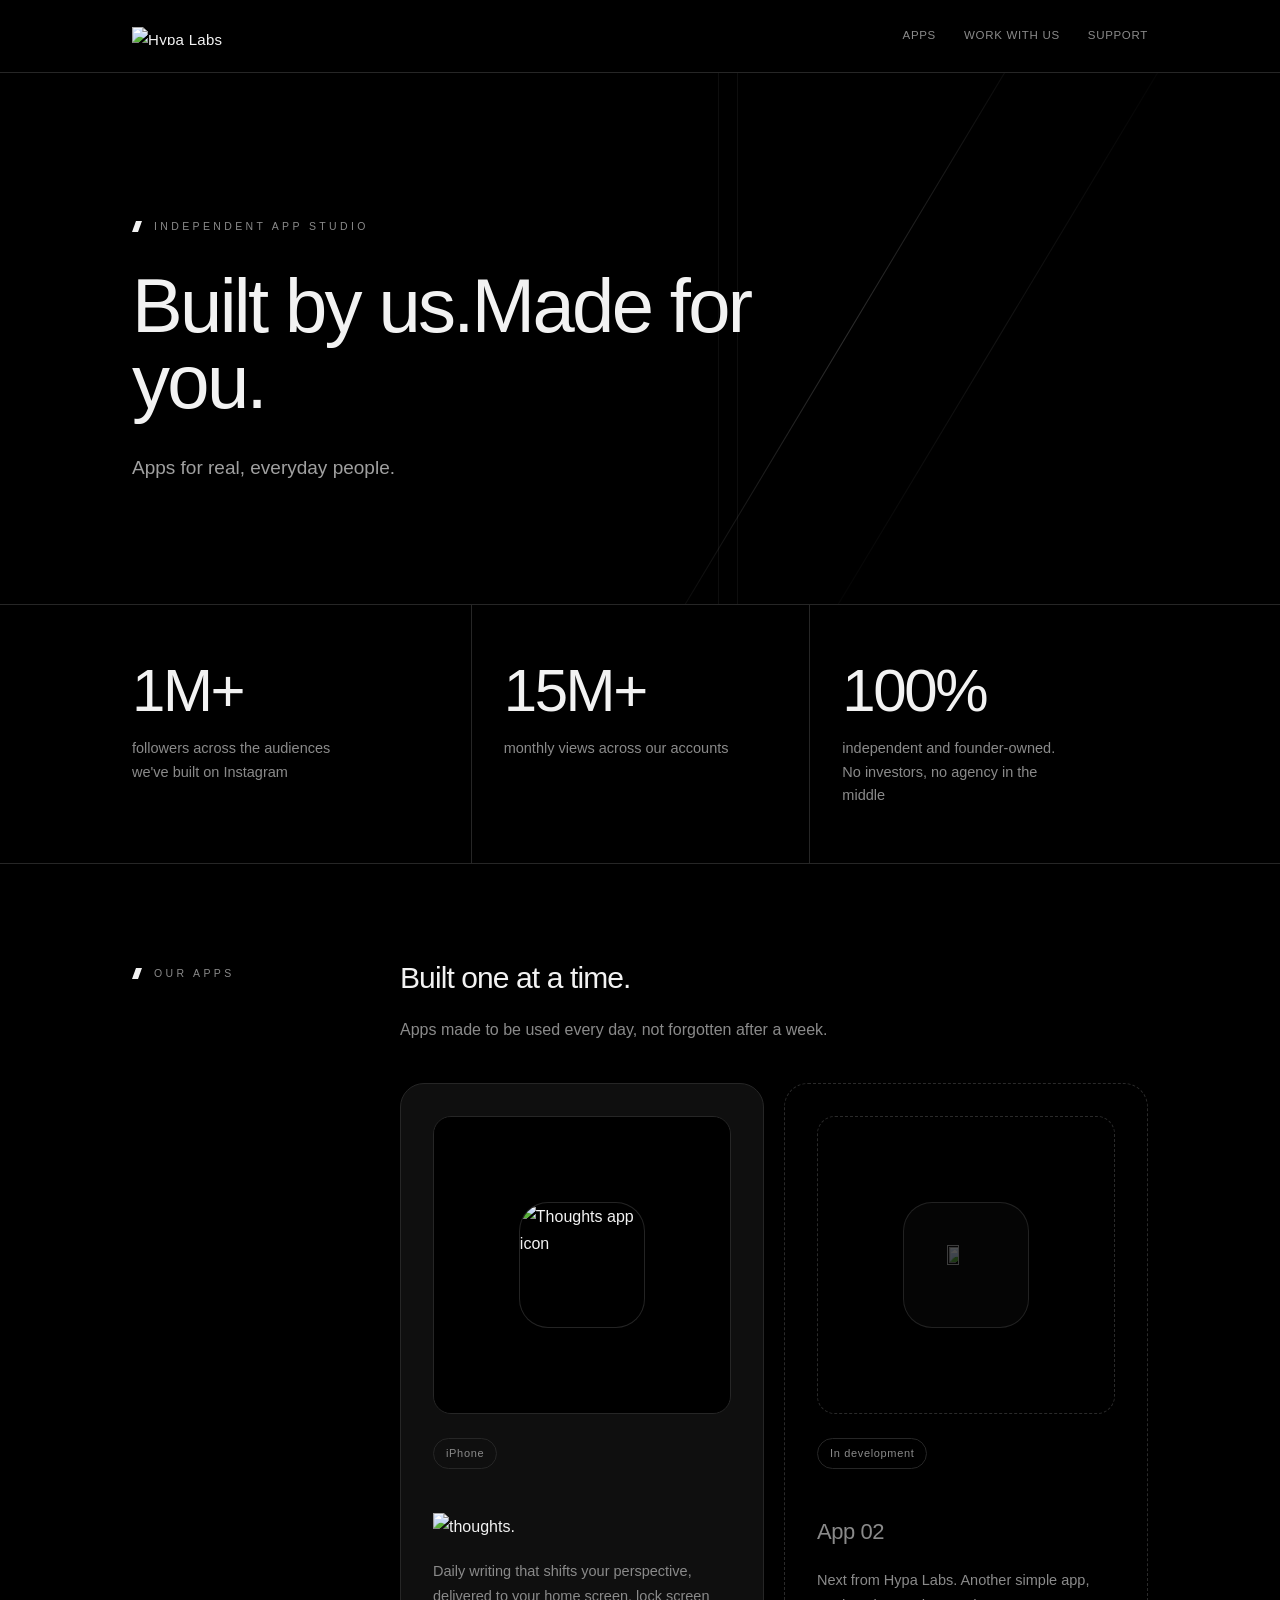
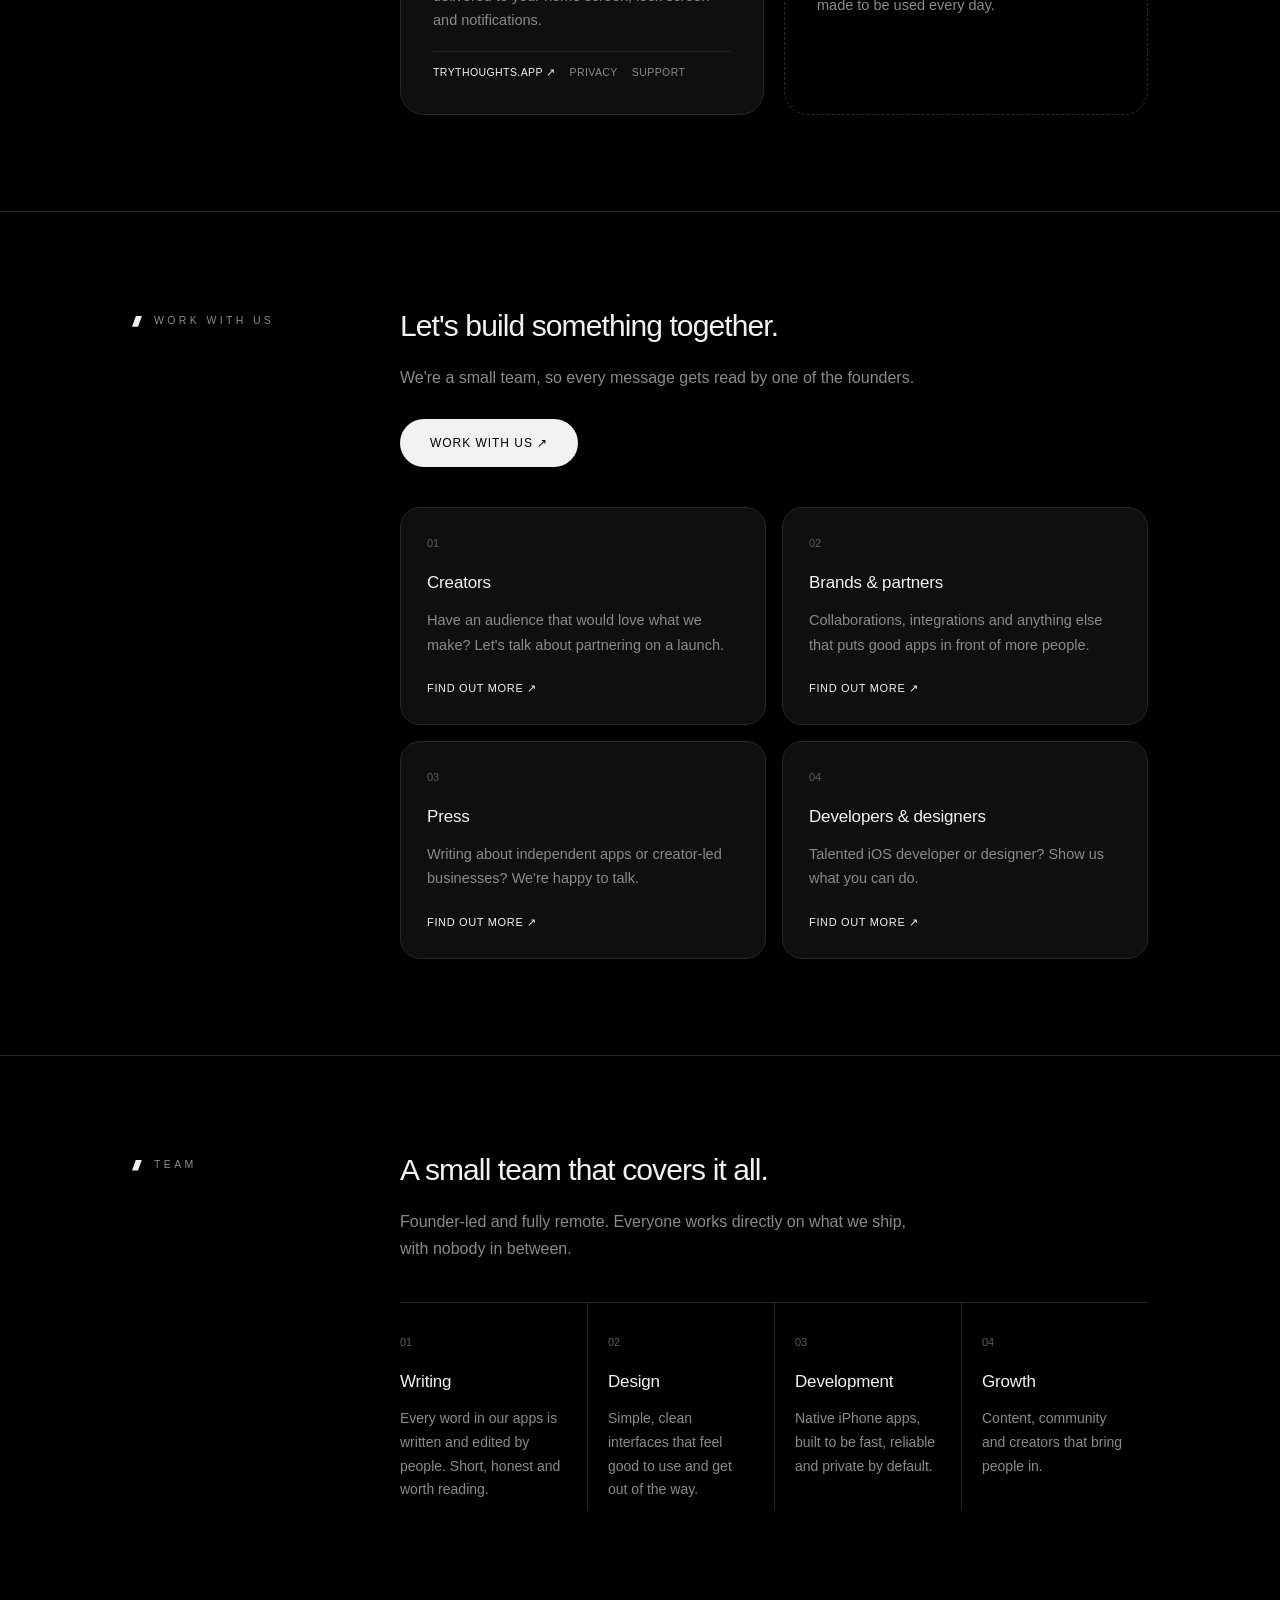
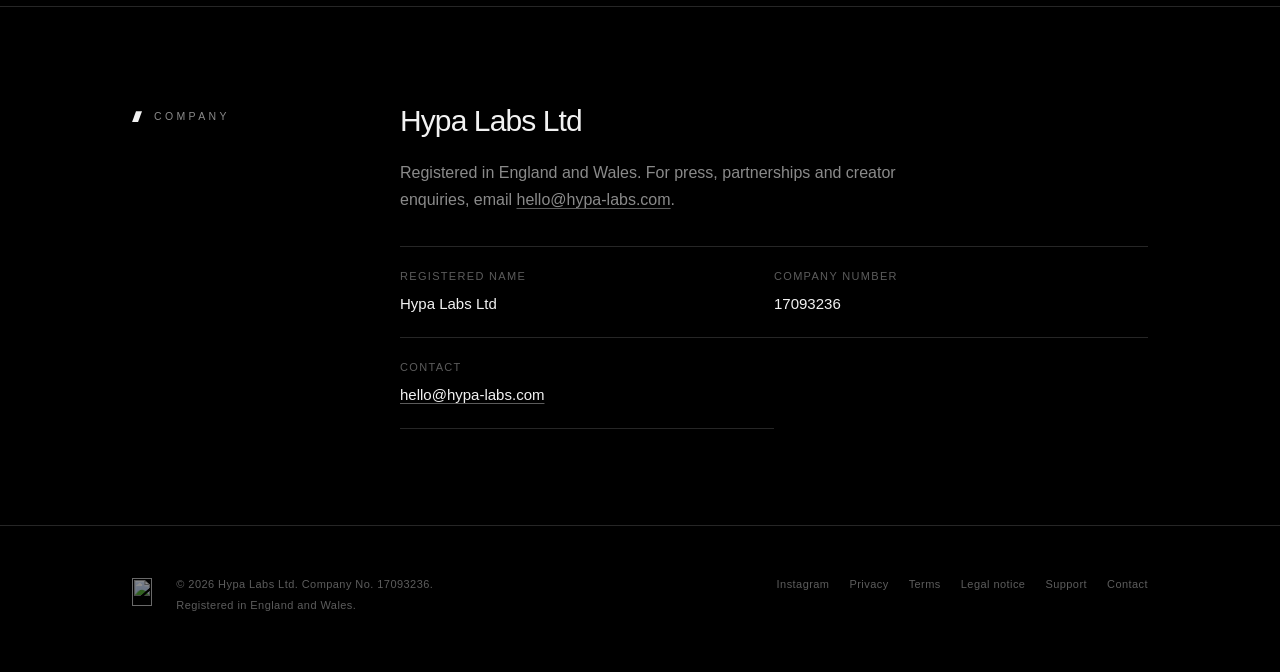
==== index.html @ 0470b1cd "Add site root files" ====
<!DOCTYPE html>
<html lang="en-GB">
<head>
<meta charset="UTF-8">
<meta name="viewport" content="width=device-width, initial-scale=1.0">
<title>Hypa Labs · Independent app studio</title>
<meta name="description" content="Hypa Labs is an independent app studio building focused iPhone apps for audiences we've already earned. Makers of Thoughts.">
<link rel="icon" href="favicon.ico" sizes="any">
<link rel="apple-touch-icon" href="apple-touch-icon.png">
<meta name="theme-color" content="#000000">
<link rel="canonical" href="https://www.hypa-labs.com/">
<meta property="og:type" content="website">
<meta property="og:site_name" content="Hypa Labs">
<meta property="og:title" content="Hypa Labs · Independent app studio">
<meta property="og:description" content="Hypa Labs is an independent app studio building focused iPhone apps for audiences we've already earned. Makers of Thoughts.">
<meta property="og:url" content="https://www.hypa-labs.com/">
<meta property="og:image" content="https://www.hypa-labs.com/assets/og-image.png">
<meta name="twitter:card" content="summary_large_image">
<link rel="preload" href="assets/fonts/archivo-var.woff2" as="font" type="font/woff2" crossorigin>
<link rel="stylesheet" href="styles.css">
</head>
<body>

<header class="site-header">
  <div class="wrap">
    <a class="logo" href="./" aria-label="Hypa Labs home"><img src="assets/hypa-labs-wordmark.png" alt="Hypa Labs" width="1093" height="110"></a>
    <nav class="nav">
      <a href="#apps">Apps</a>
      <a href="#work-with-us" class="hide-sm">Work with us</a>
      <a href="thoughts/support/">Support</a>
    </nav>
  </div>
</header>

<main>
  <section class="hero hero--geo">
    <img class="hero-h" src="assets/hypa-labs-mark.png" alt="" width="187" height="199">
    <span class="hero-line hero-line--a" aria-hidden="true"></span>
    <span class="hero-line hero-line--b" aria-hidden="true"></span>
    <div class="wrap">
      <span class="label hero-in" style="--d:0ms">Independent app studio</span>
      <h1><span class="line"><span class="hero-in" style="--d:120ms">Built by us.</span></span><span class="line"><span class="hero-in" style="--d:260ms">Made for you.</span></span></h1>
      <p class="hero-in" style="--d:440ms">Apps for real, everyday people.</p>
    </div>
  </section>

  <section class="stats" aria-label="In numbers">
    <div class="wrap stats-grid">
      <div class="stat reveal">
        <div class="stat-num" data-count="1" data-suffix="M+">1M+</div>
        <div class="stat-label">followers across the audiences we've built on Instagram</div>
      </div>
      <div class="stat reveal">
        <div class="stat-num" data-count="15" data-suffix="M+">15M+</div>
        <div class="stat-label">monthly views across our accounts</div>
      </div>
      <div class="stat reveal">
        <div class="stat-num" data-count="100" data-suffix="%">100%</div>
        <div class="stat-label">independent and founder-owned. No investors, no agency in the middle</div>
      </div>
    </div>
  </section>

  <section class="section" id="apps">
    <div class="wrap section-grid">
      <div><span class="label reveal">Our apps</span></div>
      <div>
        <h2 class="reveal">Built one at a time.</h2>
        <p class="reveal" style="--d:80ms">Apps made to be used every day, not forgotten after a week.</p>
        <div class="app-grid">
          <article class="reveal app-card">
            <div class="app-visual app-visual--thoughts">
              <img class="app-visual-icon" src="assets/thoughts-icon.png" alt="Thoughts app icon" width="512" height="512">
            </div>
            <div class="app-card-top"><span class="status">iPhone</span></div>
            <img class="app-card-wordmark" src="assets/thoughts-wordmark.png" alt="thoughts." width="655" height="123">
            <p>Daily writing that shifts your perspective, delivered to your home screen, lock screen and notifications.</p>
            <div class="app-card-links">
              <a href="https://trythoughts.app">trythoughts.app <span aria-hidden="true">↗</span></a>
              <a href="privacy/">Privacy</a>
              <a href="thoughts/support/">Support</a>
            </div>
          </article>
          <article class="reveal app-card app-card--next">
            <div class="app-visual app-visual--next">
              <div class="app-visual-icon placeholder"><img src="assets/hypa-labs-mark.png" alt="" width="187" height="199"></div>
            </div>
            <div class="app-card-top"><span class="status">In development</span></div>
            <div class="app-card-title">App 02</div>
            <p>Next from Hypa Labs. Another simple app, made to be used every day.</p>
          </article>
        </div>
      </div>
    </div>
  </section>

  <section class="section" id="work-with-us">
    <div class="wrap section-grid">
      <div><span class="label reveal">Work with us</span></div>
      <div>
        <h2 class="reveal">Let's build something together.</h2>
        <p class="reveal" style="--d:80ms">We're a small team, so every message gets read by one of the founders.</p>
        <a class="btn work-btn" href="https://fuschia-channel-2fb.notion.site/Work-with-Hypa-Labs-3f4b34193f0181e5a8f2e9f58fdb87f9" target="_blank" rel="noopener">Work with us <span aria-hidden="true">↗</span></a>
        <div class="work-grid">
          <a class="reveal work-tile" href="https://fuschia-channel-2fb.notion.site/Creators-3f4b34193f0181ee82b7e1021daa3af2" target="_blank" rel="noopener">
            <span class="work-num">01</span>
            <h3>Creators</h3>
            <p>Have an audience that would love what we make? Let's talk about partnering on a launch.</p>
            <span class="work-cta">Find out more <span aria-hidden="true">↗</span></span>
          </a>
          <a class="reveal work-tile" href="https://fuschia-channel-2fb.notion.site/Brands-partners-3f4b34193f01817f8416c034dd9e35c0" target="_blank" rel="noopener">
            <span class="work-num">02</span>
            <h3>Brands &amp; partners</h3>
            <p>Collaborations, integrations and anything else that puts good apps in front of more people.</p>
            <span class="work-cta">Find out more <span aria-hidden="true">↗</span></span>
          </a>
          <a class="reveal work-tile" href="https://fuschia-channel-2fb.notion.site/Press-3f4b34193f0181ef8c80f56f40909d6c" target="_blank" rel="noopener">
            <span class="work-num">03</span>
            <h3>Press</h3>
            <p>Writing about independent apps or creator-led businesses? We're happy to talk.</p>
            <span class="work-cta">Find out more <span aria-hidden="true">↗</span></span>
          </a>
          <a class="reveal work-tile" href="https://fuschia-channel-2fb.notion.site/Developers-designers-3f4b34193f0181498673f7de148fa76a" target="_blank" rel="noopener">
            <span class="work-num">04</span>
            <h3>Developers &amp; designers</h3>
            <p>Talented iOS developer or designer? Show us what you can do.</p>
            <span class="work-cta">Find out more <span aria-hidden="true">↗</span></span>
          </a>
        </div>
      </div>
    </div>
  </section>

  <section class="section" id="team">
    <div class="wrap section-grid">
      <div><span class="label reveal">Team</span></div>
      <div>
        <h2 class="reveal">A small team that covers it all.</h2>
        <p class="reveal" style="--d:80ms">Founder-led and fully remote. Everyone works directly on what we ship, with nobody in between.</p>
        <div class="team-grid">
          <div class="reveal team-tile">
            <span class="work-num">01</span>
            <h3>Writing</h3>
            <p>Every word in our apps is written and edited by people. Short, honest and worth reading.</p>
          </div>
          <div class="reveal team-tile">
            <span class="work-num">02</span>
            <h3>Design</h3>
            <p>Simple, clean interfaces that feel good to use and get out of the way.</p>
          </div>
          <div class="reveal team-tile">
            <span class="work-num">03</span>
            <h3>Development</h3>
            <p>Native iPhone apps, built to be fast, reliable and private by default.</p>
          </div>
          <div class="reveal team-tile">
            <span class="work-num">04</span>
            <h3>Growth</h3>
            <p>Content, community and creators that bring people in.</p>
          </div>
        </div>
      </div>
    </div>
  </section>

  <section class="section" id="company">
    <div class="wrap section-grid">
      <div><span class="label reveal">Company</span></div>
      <div>
        <h2 class="reveal">Hypa Labs Ltd</h2>
        <p class="reveal" style="--d:80ms">Registered in England and Wales. For press, partnerships and creator enquiries, email <a href="mailto:hello@hypa-labs.com">hello@hypa-labs.com</a>.</p>
        <dl class="details" style="margin-top:32px;">
          <div><dt>Registered name</dt><dd>Hypa Labs Ltd</dd></div>
          <div><dt>Company number</dt><dd>17093236</dd></div>
          <div><dt>Contact</dt><dd><a href="mailto:hello@hypa-labs.com">hello@hypa-labs.com</a></dd></div>
        </dl>
      </div>
    </div>
  </section>
</main>

<footer class="site-footer">
  <div class="wrap">
    <div class="footer-brand"><img src="assets/hypa-labs-mark.png" alt="" width="187" height="199"><p>© 2026 Hypa Labs Ltd. Company No. 17093236.<br>Registered in England and Wales.</p></div>
    <nav>
      <a href="https://www.instagram.com/phonethoughts/">Instagram</a>
      <a href="privacy/">Privacy</a>
      <a href="terms/">Terms</a>
      <a href="legal-notice/">Legal notice</a>
      <a href="thoughts/support/">Support</a>
      <a href="mailto:hello@hypa-labs.com">Contact</a>
    </nav>
  </div>
</footer>

<script src="assets/main.js" defer></script>
</body>
</html>
---- styles.css ----
@font-face {
  font-family: 'Archivo'; src: url('assets/fonts/archivo-var.woff2') format('woff2');
  font-weight: 100 900; font-stretch: 62% 125%; font-style: normal; font-display: swap;
}
@font-face { font-family: 'DM Mono'; src: url('assets/fonts/dm-mono-300.woff2') format('woff2'); font-weight: 300; font-display: swap; }
@font-face { font-family: 'DM Mono'; src: url('assets/fonts/dm-mono-400.woff2') format('woff2'); font-weight: 400; font-display: swap; }

*, *::before, *::after { box-sizing: border-box; margin: 0; padding: 0; }

:root {
  --bg: #000000;
  --surface: #0f0f0f;
  --line: #262626;
  --text: #f2f2f2;
  --muted: #8a8a8a;
  --dim: #5c5c5c;
  --mono: 'Archivo', -apple-system, BlinkMacSystemFont, 'Helvetica Neue', Arial, sans-serif;
  --tmono: 'DM Mono', ui-monospace, 'SF Mono', Menlo, monospace;
  --sans: 'Archivo', -apple-system, BlinkMacSystemFont, 'Helvetica Neue', Arial, sans-serif;
  --max: 1080px;
  --read: 680px;
}

html { -webkit-text-size-adjust: 100%; }
body {
  background: var(--bg);
  color: var(--text);
  font-family: var(--sans);
  font-weight: 300;
  font-size: 16px;
  line-height: 1.7;
  -webkit-font-smoothing: antialiased;
}

a { color: inherit; text-decoration: underline; text-decoration-color: var(--dim); text-underline-offset: 3px; }
a:hover { text-decoration-color: var(--text); }

.wrap { max-width: var(--max); margin: 0 auto; padding: 0 32px; }

/* HEADER */
.site-header { border-bottom: 1px solid var(--line); }
.site-header .wrap {
  display: flex; align-items: center; justify-content: space-between;
  height: 72px; gap: 24px;
}
.logo {
  font-family: var(--mono); font-weight: 400; font-size: 15px;
  letter-spacing: 0.02em; text-decoration: none;
}
.nav { display: flex; gap: 28px; }
.nav a {
  font-family: var(--mono); font-size: 12px; color: var(--muted);
  text-decoration: none; letter-spacing: 0.04em;
}
.nav a:hover, .nav a[aria-current="page"] { color: var(--text); }

/* LABELS */
.label {
  font-family: var(--mono); font-size: 11px; font-weight: 400;
  letter-spacing: 0.18em; text-transform: uppercase; color: var(--muted);
}

/* HOME HERO */
.hero { padding: 140px 0 120px; border-bottom: 1px solid var(--line); }
.hero h1 {
  font-family: var(--mono); font-weight: 300;
  font-size: clamp(40px, 7vw, 84px); line-height: 1.02;
  letter-spacing: -0.03em; margin: 28px 0 32px; max-width: 14ch;
}
.hero p { font-size: 19px; color: var(--muted); max-width: 46ch; }

/* SECTIONS */
.section { padding: 96px 0; border-bottom: 1px solid var(--line); }
.section-grid { display: grid; grid-template-columns: 220px 1fr; gap: 48px; }
.section h2 {
  font-family: var(--mono); font-weight: 300; font-size: 32px;
  letter-spacing: -0.02em; line-height: 1.2; margin-bottom: 20px;
}
.section p { color: var(--muted); max-width: 58ch; }
.section p + p { margin-top: 16px; }

/* PRODUCT CARD */
.product {
  border: 1px solid var(--line); background: var(--surface);
  padding: 40px; margin-top: 40px;
  display: grid; grid-template-columns: 1fr auto; gap: 32px; align-items: end;
}
.product-mark {
  font-family: var(--mono); font-weight: 300; font-size: 44px;
  letter-spacing: -0.02em; line-height: 1; margin-bottom: 18px;
}
.product-tag { font-family: var(--mono); font-size: 13px; color: var(--text); margin-bottom: 10px; }
.product p { font-size: 15px; }
.product-links { display: flex; flex-direction: column; gap: 10px; align-items: flex-end; }
.product-links a {
  font-family: var(--mono); font-size: 12px; color: var(--muted);
  white-space: nowrap; letter-spacing: 0.03em;
}
.status {
  display: inline-block; font-family: var(--mono); font-size: 11px;
  border: 1px solid var(--line); padding: 5px 10px; margin-bottom: 18px;
  color: var(--muted); letter-spacing: 0.06em;
}

/* COMPANY DETAILS */
.details { display: grid; grid-template-columns: 1fr 1fr; gap: 0; border-top: 1px solid var(--line); margin-top: 8px; }
.details div { padding: 20px 0; border-bottom: 1px solid var(--line); }
.details div:nth-child(odd) { padding-right: 24px; }
.details dt { font-family: var(--mono); font-size: 11px; color: var(--dim); letter-spacing: 0.12em; text-transform: uppercase; margin-bottom: 6px; }
.details dd { font-size: 15px; color: var(--text); }

/* LEGAL / DOC PAGES */
.doc { padding: 96px 0 120px; }
.doc-head { max-width: var(--read); margin-bottom: 64px; }
.doc-head h1 {
  font-family: var(--mono); font-weight: 300; font-size: clamp(32px, 5vw, 48px);
  letter-spacing: -0.02em; line-height: 1.1; margin: 20px 0 16px;
}
.doc-head .meta { font-family: var(--mono); font-size: 12px; color: var(--dim); }
.doc-head p.lede { color: var(--muted); font-size: 17px; margin-top: 24px; }

.prose { max-width: var(--read); }
.prose h2 {
  font-family: var(--mono); font-weight: 400; font-size: 18px;
  letter-spacing: -0.01em; margin: 56px 0 16px; padding-top: 24px;
  border-top: 1px solid var(--line);
}
.prose h3 { font-family: var(--mono); font-weight: 400; font-size: 14px; margin: 28px 0 8px; }
.prose p, .prose li { color: #c4c4c4; font-size: 15.5px; }
.prose p { margin-bottom: 14px; }
.prose ul { margin: 0 0 16px 0; padding-left: 20px; }
.prose li { margin-bottom: 8px; }
.prose li::marker { color: var(--dim); }
.prose strong { color: var(--text); font-weight: 500; }

.table { width: 100%; border-collapse: collapse; margin: 8px 0 20px; font-size: 14px; }
.table th {
  text-align: left; font-family: var(--mono); font-weight: 400; font-size: 11px;
  letter-spacing: 0.12em; text-transform: uppercase; color: var(--dim);
  padding: 10px 16px 10px 0; border-bottom: 1px solid var(--line);
}
.table td { padding: 14px 16px 14px 0; border-bottom: 1px solid var(--line); color: #c4c4c4; vertical-align: top; line-height: 1.6; }
.table td:first-child { color: var(--text); white-space: nowrap; }

.callout {
  border: 1px solid var(--line); background: var(--surface);
  padding: 24px 26px; margin: 24px 0;
}
.callout p:last-child { margin-bottom: 0; }

/* FAQ */
.faq details { border-bottom: 1px solid var(--line); }
.faq details:first-of-type { border-top: 1px solid var(--line); }
.faq summary {
  list-style: none; cursor: pointer; padding: 22px 32px 22px 0; position: relative;
  font-family: var(--mono); font-size: 15px; font-weight: 400; color: var(--text);
}
.faq summary::-webkit-details-marker { display: none; }
.faq summary::after {
  content: "+"; position: absolute; right: 4px; top: 20px;
  font-family: var(--mono); color: var(--muted); font-size: 18px;
}
.faq details[open] summary::after { content: "–"; }
.faq .answer { padding: 0 0 24px; }
.faq .answer p, .faq .answer li { color: #c4c4c4; font-size: 15px; }
.faq .answer p { margin-bottom: 12px; }
.faq .answer ol, .faq .answer ul { padding-left: 20px; margin-bottom: 12px; }
.faq .answer li { margin-bottom: 6px; }

.contact-block {
  border: 1px solid var(--line); background: var(--surface);
  padding: 36px; margin-bottom: 64px; max-width: var(--read);
}
.contact-block .email {
  font-family: var(--mono); font-size: clamp(18px, 3vw, 24px); font-weight: 300;
  display: inline-block; margin: 14px 0 12px; text-decoration: none;
}
.contact-block p { color: var(--muted); font-size: 15px; }

/* FOOTER */
.site-footer { padding: 48px 0 56px; }
.site-footer .wrap { display: flex; justify-content: space-between; gap: 32px; flex-wrap: wrap; }
.site-footer p, .site-footer a { font-family: var(--mono); font-size: 11.5px; color: var(--dim); line-height: 1.9; letter-spacing: 0.02em; }
.site-footer nav { display: flex; gap: 20px; flex-wrap: wrap; }
.site-footer a { text-decoration: none; }
.site-footer a:hover { color: var(--text); }

/* PHONE */
@media (max-width: 760px) {
  .wrap { padding: 0 20px; }
  .site-header .wrap { height: 64px; }
  .nav { gap: 18px; }
  .hero { padding: 88px 0 72px; }
  .hero p { font-size: 17px; }
  .section { padding: 64px 0; }
  .section-grid { grid-template-columns: 1fr; gap: 20px; }
  .product { grid-template-columns: 1fr; padding: 28px 24px; }
  .product-links { align-items: flex-start; }
  .details { grid-template-columns: 1fr; }
  .details div:nth-child(odd) { padding-right: 0; }
  .doc { padding: 64px 0 88px; }
  .doc-head { margin-bottom: 40px; }
  .table td:first-child { white-space: normal; }
  .contact-block { padding: 26px 22px; }
}
@media (max-width: 420px) {
  .nav a.hide-sm { display: none; }
}

/* LOGO */
.logo { display: inline-flex; align-items: center; }
.logo img { height: 18px; width: auto; display: block; }
.footer-brand { display: flex; gap: 18px; align-items: flex-start; }
.footer-brand img { height: 28px; width: auto; margin-top: 4px; opacity: 0.55; }

/* HERO MARK */
.hero .wrap { position: relative; }
.hero-mark {
  position: absolute; right: 32px; top: 50%; transform: translateY(-50%);
  width: clamp(140px, 18vw, 220px); height: auto; opacity: 0.9;
}
@media (max-width: 900px) {
  .hero-mark { position: static; transform: none; width: 64px; margin-bottom: 36px; display: block; }
}
@media (max-width: 760px) {
  .logo img { height: 15px; }
}

/* HERO (v2) */
.hero h1 { max-width: 15ch; }

/* STATS */
.stats { border-bottom: 1px solid var(--line); }
.stats-grid { display: grid; grid-template-columns: repeat(3, 1fr); }
.stat { padding: 56px 32px 56px 0; }
.stat + .stat { border-left: 1px solid var(--line); padding-left: 32px; }
.stat-num { font-family: var(--mono); font-weight: 300; font-size: clamp(40px, 5vw, 60px); letter-spacing: -0.03em; line-height: 1; margin-bottom: 16px; }
.stat-label { color: var(--muted); font-size: 14.5px; max-width: 28ch; line-height: 1.6; }

/* SHOWCASE */
.showcase-grid { display: grid; grid-template-columns: 1fr 1fr; gap: 64px; align-items: center; }
.showcase-copy .product-mark { font-size: clamp(48px, 6vw, 72px); margin: 4px 0 20px; }
.showcase-copy h2 { font-size: 22px; margin-bottom: 16px; }
.feature-list { list-style: none; margin: 32px 0 40px; border-top: 1px solid var(--line); }
.feature-list li { display: flex; gap: 20px; padding: 14px 0; border-bottom: 1px solid var(--line); font-size: 15px; color: #c4c4c4; }
.feature-list li span { font-family: var(--mono); font-size: 11px; color: var(--dim); padding-top: 3px; }
.showcase-links { display: flex; gap: 28px; align-items: center; }
.btn {
  display: inline-block; background: var(--text); color: #000; text-decoration: none;
  font-family: var(--mono); font-size: 13px; font-weight: 400; padding: 14px 26px; border-radius: 999px;
}
.btn:hover { background: #fff; }
.text-link { font-family: var(--mono); font-size: 13px; color: var(--muted); }

.showcase-visual { position: relative; display: flex; justify-content: center; padding: 20px 0 40px; }
.showcase-visual::before {
  content: ""; position: absolute; inset: 10% 5%;
  background: radial-gradient(closest-side, rgba(255,255,255,0.09), transparent);
  pointer-events: none;
}
.phone {
  position: relative; width: 300px; aspect-ratio: 300 / 620;
  border-radius: 48px; padding: 10px; background: #1c1c1c;
  box-shadow: 0 0 0 1px #2e2e2e, 0 40px 80px rgba(0,0,0,0.6);
}
.phone-screen {
  height: 100%; border-radius: 39px; background: #000; overflow: hidden;
  display: flex; flex-direction: column; padding: 14px 22px 16px;
  font-family: var(--mono);
}
.ph-status { display: flex; justify-content: space-between; align-items: center; font-size: 11px; color: #ddd; margin-bottom: 26px; }
.ph-island { width: 86px; height: 24px; background: #111; border-radius: 20px; }
.ph-top { display: flex; justify-content: space-between; align-items: flex-start; }
.ph-greet { font-size: 15px; color: #f2f2f2; }
.ph-date { font-size: 10px; color: #808080; margin-top: 4px; }
.ph-pill { font-size: 9.5px; color: #808080; background: #1a1a1a; border-radius: 999px; padding: 4px 9px; }
.ph-thought { flex: 1; display: flex; flex-direction: column; justify-content: center; gap: 10px; }
.ph-thought p { font-size: 12.5px; font-weight: 300; line-height: 1.6; color: #f2f2f2; }
.ph-actions { display: flex; justify-content: center; gap: 28px; font-size: 10px; color: #808080; margin-bottom: 14px; }
.ph-swipe { text-align: center; font-size: 9px; color: #5c5c5c; margin-bottom: 16px; }
.ph-tabs { display: flex; justify-content: space-around; border-top: 1px solid #222; padding-top: 12px; font-size: 9.5px; color: #5c5c5c; }
.ph-tabs .on { color: #f2f2f2; }

.widget {
  position: absolute; left: 0; bottom: 0; width: 168px; height: 168px;
  background: rgba(26,26,26,0.92); backdrop-filter: blur(12px); -webkit-backdrop-filter: blur(12px);
  border: 1px solid #2e2e2e; border-radius: 28px; padding: 18px;
  display: flex; flex-direction: column; justify-content: space-between;
  box-shadow: 0 24px 48px rgba(0,0,0,0.6);
}
.widget-text { font-family: var(--mono); font-weight: 300; font-size: 12px; line-height: 1.55; color: #f2f2f2; }
.widget-mark { font-family: var(--mono); font-weight: 300; font-size: 13px; color: #808080; }

/* PRINCIPLES */
.principles { display: grid; grid-template-columns: repeat(3, 1fr); gap: 32px; margin-top: 40px; }
.principle { border-top: 1px solid var(--line); padding-top: 20px; }
.principle-num { font-family: var(--mono); font-size: 11px; color: var(--dim); }
.principle h3 { font-family: var(--mono); font-weight: 400; font-size: 15px; margin: 14px 0 10px; }
.section .principle p { font-size: 14.5px; }

/* FOUNDERS */
.founders { display: grid; grid-template-columns: 1fr 1fr; gap: 24px; margin-top: 40px; }
.founder { border: 1px solid var(--line); background: var(--surface); padding: 28px; }
.founder-name { font-family: var(--mono); font-size: 18px; font-weight: 300; }
.founder-role { font-family: var(--mono); font-size: 11px; color: var(--dim); letter-spacing: 0.06em; margin: 6px 0 16px; text-transform: uppercase; }
.section .founder p { font-size: 14.5px; }

@media (max-width: 900px) {
  .showcase-grid { grid-template-columns: 1fr; gap: 48px; }
  .showcase-visual { justify-content: flex-end; }
  .principles { grid-template-columns: 1fr; gap: 0; }
  .principle { padding: 20px 0 8px; }
}
@media (max-width: 760px) {
  .stats-grid { grid-template-columns: 1fr; }
  .stat { padding: 32px 0; }
  .stat + .stat { border-left: none; border-top: 1px solid var(--line); padding-left: 0; }
  .founders { grid-template-columns: 1fr; }
  .phone { width: 250px; }
  .widget { width: 140px; height: 140px; border-radius: 24px; padding: 15px; }
  .widget-text { font-size: 10.5px; }
  .ph-thought p { font-size: 11px; }
}

/* v3: design background */
.hero {
  position: relative; overflow: hidden;
  background:
    linear-gradient(90deg, #000 0%, #000 30%, rgba(0,0,0,0.55) 62%, rgba(0,0,0,0.15) 100%),
    linear-gradient(0deg, #000 0%, rgba(0,0,0,0) 30%),
    none;
}
.hero .wrap { position: relative; z-index: 1; }
.hero p { color: #a0a0a0; }
.status-block { display: table; margin-top: 22px; }

.phone-screen {
  background: #000 none;
  padding: 14px 18px 0;
}
.ph-status { margin-bottom: 18px; }
.ph-bat { width: 20px; height: 9px; border: 1px solid #bbb; border-radius: 3px; }
.ph-top { display: flex; justify-content: space-between; align-items: center; font-size: 8.5px; color: #9a9a9a; letter-spacing: 0.08em; }
.ph-t { font-size: 15px; color: #f2f2f2; letter-spacing: 0; }
.ph-greet { font-size: 8.5px; color: #9a9a9a; letter-spacing: 0.08em; margin-top: 22px; }
.ph-card {
  margin: auto 0; padding: 22px 18px 16px;
  background: rgba(30,30,30,0.35);
  backdrop-filter: blur(10px); -webkit-backdrop-filter: blur(10px);
  border: 1px solid rgba(255,255,255,0.14); border-radius: 30px;
  display: flex; flex-direction: column; gap: 10px;
}
.ph-card p { font-size: 11.5px; font-weight: 300; line-height: 1.6; color: #f2f2f2; }
.ph-actions {
  align-self: center; display: flex; align-items: center; gap: 14px;
  margin-top: 8px; padding: 7px 16px; border: 1px solid rgba(255,255,255,0.18); border-radius: 999px;
  font-size: 8px; letter-spacing: 0.1em; color: #c4c4c4;
}
.ph-actions i { width: 1px; height: 11px; background: rgba(255,255,255,0.2); }
.ph-tabs {
  margin: 0 -18px; padding: 12px 18px 18px; background: #000;
  border-top: 1px solid #222; font-size: 8px; letter-spacing: 0.08em;
}
.ph-tabs .on { color: #f2f2f2; }

@media (max-width: 760px) {
  .hero {
    background:
      linear-gradient(180deg, rgba(0,0,0,0.2) 0%, rgba(0,0,0,0.75) 45%, #000 100%),
      none, #000;
  }
  .ph-card p { font-size: 10px; }
}
.widget { bottom: -18px; }
.next-up { display: flex; gap: 32px; align-items: baseline; margin-top: 72px; padding-top: 24px; border-top: 1px solid var(--line); }
.section .next-up p { font-size: 14.5px; }
@media (max-width: 760px) { .next-up { flex-direction: column; gap: 8px; margin-top: 56px; } }
.hero h1 { max-width: 19ch; }


/* v4 TYPE: Archivo, expanded for display to echo the logo; DM Mono kept for Thoughts brand only */
body { font-weight: 350; font-stretch: 100%; }
h1, h2, h3, .label, .nav a, .stat-num, .founder-name, .founder-role, .btn, .status,
.principle-num, .feature-list li span, .details dt, .table th, .site-footer p, .site-footer a,
.contact-block .email, .faq summary, .text-link, .doc-head .meta, .product-links a {
  font-stretch: 125%;
}
.hero h1 { font-weight: 500; letter-spacing: -0.035em; line-height: 1.0; max-width: 16ch; font-size: clamp(38px, 6.2vw, 76px); }
.section h2, .doc-head h1 { font-weight: 500; letter-spacing: -0.03em; }
.section h2 { font-size: 30px; }
.prose h2 { font-weight: 500; font-size: 17px; letter-spacing: -0.01em; }
.prose h3, .principle h3 { font-weight: 500; }
.stat-num { font-weight: 500; letter-spacing: -0.04em; }
.label { font-weight: 500; font-size: 10.5px; letter-spacing: 0.32em; }
.nav a { font-size: 11.5px; letter-spacing: 0.06em; text-transform: uppercase; font-weight: 450; }
.founder-name { font-weight: 500; font-size: 17px; letter-spacing: -0.01em; }
.founder-role { font-weight: 500; letter-spacing: 0.2em; font-size: 10px; }
.btn { font-weight: 500; font-size: 12px; letter-spacing: 0.08em; text-transform: uppercase; }
.faq summary { font-weight: 450; font-size: 15px; }
.contact-block .email { font-weight: 400; }
.site-footer p, .site-footer a { font-size: 11px; letter-spacing: 0.04em; }
.prose p, .prose li, .faq .answer p, .faq .answer li { font-weight: 350; }

/* Thoughts brand elements stay in DM Mono */
.product-mark, .product-tag, .phone-screen, .widget-text, .widget-mark, .ph-thought p, .ph-card p {
  font-family: var(--tmono); font-stretch: normal;
}
.showcase-copy h2 { font-family: var(--tmono); font-weight: 400; font-stretch: normal; letter-spacing: -0.01em; }
@media (max-width: 760px) {
  .nav { gap: 14px; }
  .nav a { font-size: 10px; letter-spacing: 0.04em; font-stretch: 112%; }
}
@media (max-width: 380px) { .logo img { height: 12px; } .nav { gap: 10px; } }

/* v5: Thoughts logos replace phone mockup */
.product-wordmark { display: block; width: clamp(200px, 26vw, 300px); height: auto; margin: 8px 0 24px; }
.icon-stage {
  position: relative; width: 100%; max-width: 460px; aspect-ratio: 1 / 1;
  border: 1px solid var(--line); border-radius: 36px; overflow: hidden;
  background: #000 none;
  display: flex; align-items: center; justify-content: center;
}
.icon-stage::after {
  content: ""; position: absolute; inset: 0;
  background: radial-gradient(closest-side, rgba(0,0,0,0) 0%, rgba(0,0,0,0.55) 100%);
}
.app-icon {
  position: relative; z-index: 1; width: 42%; height: auto; border-radius: 22.5%;
  box-shadow: 0 0 0 1px rgba(255,255,255,0.14), 0 30px 70px rgba(0,0,0,0.75), 0 0 90px rgba(255,255,255,0.06);
}
.showcase-visual { padding: 0; }
.showcase-visual::before { display: none; }
@media (max-width: 900px) { .showcase-visual { justify-content: center; } }
.section .showcase-copy h2 { font-size: 20px; margin-bottom: 14px; }

/* ===== v6: Hypa Labs geometric system (replaces Thoughts-derived visuals) ===== */
:root { --cut: 18px; }

/* Hero: no waves; oversized cropped H + diagonal hairlines from the logo's angles */
.hero.hero--geo { background: #000; position: relative; overflow: hidden; }
.hero-h {
  position: absolute; right: -6%; top: 50%; transform: translateY(-50%);
  height: 128%; width: auto; opacity: 0.07; pointer-events: none;
}
.hero-line { position: absolute; width: 1px; height: 160%; top: -30%; background: linear-gradient(180deg, transparent, rgba(255,255,255,0.18), transparent); transform-origin: center; pointer-events: none; }
.hero-line--a { right: 34%; transform: rotate(31deg); }
.hero-line--b { right: 22%; transform: rotate(31deg); background: linear-gradient(180deg, transparent, rgba(255,255,255,0.08), transparent); }
.hero.hero--geo .wrap { position: relative; z-index: 1; }

/* Labels get an angled tick, echoing the Λ */
.label { display: inline-flex; align-items: center; gap: 12px; }
.label::before {
  content: ""; width: 10px; height: 11px; background: var(--text);
  clip-path: polygon(40% 0, 100% 0, 60% 100%, 0 100%);
}

/* Chamfered (cut-corner) shapes instead of rounded ones */
.btn, .status, .app-card, .founder, .contact-block, .callout {
  border-radius: 0;
}
.btn { clip-path: polygon(10px 0, 100% 0, calc(100% - 10px) 100%, 0 100%); padding: 14px 30px; }
.status { border-radius: 0; }

/* App cards */
.app-grid { display: grid; grid-template-columns: 1.25fr 1fr; gap: 20px; margin-top: 40px; }
.app-card {
  position: relative; background: var(--surface); padding: 32px;
  clip-path: polygon(0 0, calc(100% - var(--cut)) 0, 100% var(--cut), 100% 100%, var(--cut) 100%, 0 calc(100% - var(--cut)));
  display: flex; flex-direction: column; gap: 18px;
  outline: 1px solid var(--line); outline-offset: -1px;
}
.app-card::after { /* corner bevel hairline */
  content: ""; position: absolute; top: 0; right: 0; width: calc(var(--cut) * 1.414); height: 1px;
  background: #3a3a3a; transform-origin: top right; transform: translateX(0) rotate(-45deg) translateX(0);
}
.app-card-top { display: flex; justify-content: space-between; align-items: flex-start; }
.app-card-icon { width: 64px; height: 64px; border-radius: 15px; box-shadow: 0 0 0 1px #2e2e2e; }
.app-card-icon.placeholder { display: flex; align-items: center; justify-content: center; background: #000; }
.app-card-icon.placeholder img { width: 24px; height: auto; opacity: 0.35; }
.app-card-wordmark { width: 150px; height: auto; margin-top: 8px; }
.app-card-title { font-stretch: 125%; font-weight: 500; font-size: 22px; letter-spacing: -0.02em; margin-top: 8px; color: var(--muted); }
.section .app-card p { font-size: 14.5px; }
.app-card-links { display: flex; gap: 20px; flex-wrap: wrap; margin-top: auto; padding-top: 12px; border-top: 1px solid var(--line); }
.app-card-links a { font-size: 11px; font-stretch: 125%; letter-spacing: 0.08em; text-transform: uppercase; text-decoration: none; color: var(--muted); }
.app-card-links a:first-child { color: var(--text); }
.app-card--next { background: transparent; outline-style: dashed; outline-color: #2a2a2a; }

/* Founders: chamfered too */
.founder { clip-path: polygon(0 0, calc(100% - 14px) 0, 100% 14px, 100% 100%, 0 100%); }

@media (max-width: 900px) {
  .app-grid { grid-template-columns: 1fr; }
  .hero-h { height: 90%; right: -20%; opacity: 0.06; }
}
@media (max-width: 760px) {
  .hero.hero--geo { background: #000; }
  .hero-line--b { display: none; }
  .hero-line--a { right: 18%; }
  .app-card { padding: 24px; }
}

/* v6.1: clean corner notch instead of clip-path (keeps borders intact) */
.app-card, .founder {
  clip-path: none; outline: none; border: 1px solid var(--line);
  background: linear-gradient(225deg, #000 0 14px, #3a3a3a 14px 15px, var(--surface) 15px);
}
.app-card::after { display: none; }
.app-card--next {
  border-style: dashed; border-color: #2a2a2a;
  background: linear-gradient(225deg, #000 0 14px, #2a2a2a 14px 15px, transparent 15px);
}
.app-card-links { gap: 18px; }
.app-card-links a { letter-spacing: 0.06em; font-stretch: 112%; }

/* v7: app visuals inside cards */
.app-visual {
  position: relative; aspect-ratio: 1 / 1; border-radius: 26px; overflow: hidden;
  display: flex; align-items: center; justify-content: center;
  border: 1px solid #262626; margin-bottom: 6px;
}
.app-visual--thoughts { background: #000 url("assets/thoughts-waves.jpg") 62% center / cover no-repeat; }
.app-visual--thoughts::after {
  content: ""; position: absolute; inset: 0;
  background: radial-gradient(closest-side, rgba(0,0,0,0) 0%, rgba(0,0,0,0.5) 100%);
}
.app-visual-icon {
  position: relative; z-index: 1; width: 42%; height: auto; aspect-ratio: 1 / 1; border-radius: 22.5%;
  box-shadow: 0 0 0 1px rgba(255,255,255,0.14), 0 24px 60px rgba(0,0,0,0.75);
}
.app-visual--next { border-style: dashed; border-color: #2a2a2a; background: #000; }
.app-visual-icon.placeholder { display: flex; align-items: center; justify-content: center; background: #050505; box-shadow: 0 0 0 1px #222; }
.app-visual-icon.placeholder img { width: 30%; height: auto; opacity: 0.3; }
.app-grid { grid-template-columns: 1fr 1fr; align-items: stretch; }
.app-card-top { justify-content: flex-start; }
@media (max-width: 900px) { .app-grid { grid-template-columns: 1fr; } }
.app-card-links { gap: 14px; }
.app-card-links a { font-size: 10.5px; letter-spacing: 0.04em; font-stretch: 105%; }

/* v8: rounded boxes throughout */
.app-card, .founder { border-radius: 24px; background: var(--surface); clip-path: none; }
.app-card--next { background: transparent; }
.contact-block, .callout, .product { border-radius: 20px; }
.status { border-radius: 999px; padding: 5px 12px; }
.btn { clip-path: none; border-radius: 999px; }
.app-visual { border-radius: 18px; }
.table { border-radius: 0; }

/* Work with us */
.work-grid { display: grid; grid-template-columns: 1fr 1fr; gap: 16px; margin-top: 40px; }
.work-tile {
  display: flex; flex-direction: column; gap: 10px; padding: 26px;
  border: 1px solid var(--line); border-radius: 20px; background: var(--surface);
  text-decoration: none; color: inherit; transition: border-color .2s, background .2s;
}
.work-tile:hover { border-color: #4a4a4a; background: #141414; }
.work-num { font-stretch: 125%; font-size: 11px; color: var(--dim); }
.work-tile h3 { font-stretch: 125%; font-weight: 500; font-size: 17px; letter-spacing: -0.01em; margin-top: 6px; }
.section .work-tile p { font-size: 14.5px; }
.work-cta { margin-top: auto; padding-top: 12px; font-stretch: 112%; font-size: 11px; letter-spacing: 0.06em; text-transform: uppercase; color: var(--text); }
.work-tile:hover .work-cta span { margin-left: 4px; }
@media (max-width: 760px) { .work-grid { grid-template-columns: 1fr; } .work-tile { padding: 22px; } }

/* Team disciplines */
.team-grid { display: grid; grid-template-columns: repeat(4, 1fr); gap: 0; margin-top: 40px; border-top: 1px solid var(--line); }
.team-tile { padding: 24px 20px 8px 0; }
.team-tile + .team-tile { padding-left: 20px; border-left: 1px solid var(--line); }
.team-tile h3 { font-stretch: 125%; font-weight: 500; font-size: 17px; letter-spacing: -0.01em; margin: 14px 0 10px; }
.section .team-tile p { font-size: 14px; }
@media (max-width: 900px) {
  .team-grid { grid-template-columns: 1fr 1fr; }
  .team-tile:nth-child(3) { padding-left: 0; border-left: none; }
  .team-tile:nth-child(n+3) { border-top: 1px solid var(--line); margin-top: 16px; }
}
@media (max-width: 520px) {
  .team-grid { grid-template-columns: 1fr; }
  .team-tile, .team-tile + .team-tile { padding: 20px 0 8px; border-left: none; }
  .team-tile + .team-tile { border-top: 1px solid var(--line); margin-top: 0; }
}
.work-btn { margin-top: 28px; }

/* ===== Motion ===== */
/* Content is fully visible without JS; .anim is only added when motion is allowed */
.anim .hero-in {
  display: inline-block; opacity: 0; transform: translateY(28px);
  animation: heroIn .9s cubic-bezier(.2,.7,.2,1) forwards; animation-delay: var(--d, 0ms);
}
.anim .hero h1 .line { display: block; overflow: hidden; padding-bottom: .06em; }
.anim .hero h1 .line .hero-in { transform: translateY(105%); }
@keyframes heroIn { to { opacity: 1; transform: none; } }

.anim .hero-line { opacity: 0; animation: lineIn 1.6s .5s ease forwards; }
.anim .hero-line--b { animation-delay: .8s; }
@keyframes lineIn { from { opacity: 0; clip-path: inset(0 0 100% 0); } to { opacity: 1; clip-path: inset(0 0 0 0); } }

.anim .hero-h { opacity: 0; animation: markIn 1.8s .2s ease forwards; transform: translateY(calc(-50% + var(--py, 0px))); }
@keyframes markIn { from { opacity: 0; } to { opacity: 0.07; } }

.anim .reveal {
  opacity: 0; transform: translateY(24px);
  transition: opacity .8s ease, transform .8s cubic-bezier(.2,.7,.2,1);
  transition-delay: var(--d, 0ms);
}
.anim .reveal.in { opacity: 1; transform: none; }
.anim .stat:nth-child(2) { --d: 120ms; }
.anim .stat:nth-child(3) { --d: 240ms; }
.anim .app-card:nth-child(2) { --d: 140ms; }
.anim .work-tile:nth-child(2), .anim .team-tile:nth-child(2) { --d: 90ms; }
.anim .work-tile:nth-child(3), .anim .team-tile:nth-child(3) { --d: 180ms; }
.anim .work-tile:nth-child(4), .anim .team-tile:nth-child(4) { --d: 270ms; }

/* Hover polish */
.work-tile, .app-card { transition: border-color .25s, background .25s, transform .25s cubic-bezier(.2,.7,.2,1), opacity .8s ease; }
.anim .work-tile.in:hover { transform: translateY(-4px); }
.work-cta span { display: inline-block; transition: transform .25s; }
.work-tile:hover .work-cta span { transform: translate(3px, -3px); margin-left: 0; }
.btn { transition: background .2s, transform .2s; }
.btn:hover { transform: translateY(-2px); }
.app-visual--thoughts { background-size: 115% auto; animation: drift 18s ease-in-out infinite alternate; }
@keyframes drift { from { background-position: 40% center; } to { background-position: 80% center; } }
.app-visual-icon { transition: transform .5s cubic-bezier(.2,.7,.2,1); }
.app-card:hover .app-visual-icon { transform: scale(1.06); }

@media (prefers-reduced-motion: reduce) {
  .app-visual--thoughts { animation: none; }
  .btn:hover, .work-tile:hover { transform: none; }
}
.app-visual--thoughts { background-size: auto 115%; }
.anim .label.hero-in { display: inline-flex; }
.anim p.hero-in { display: block; }
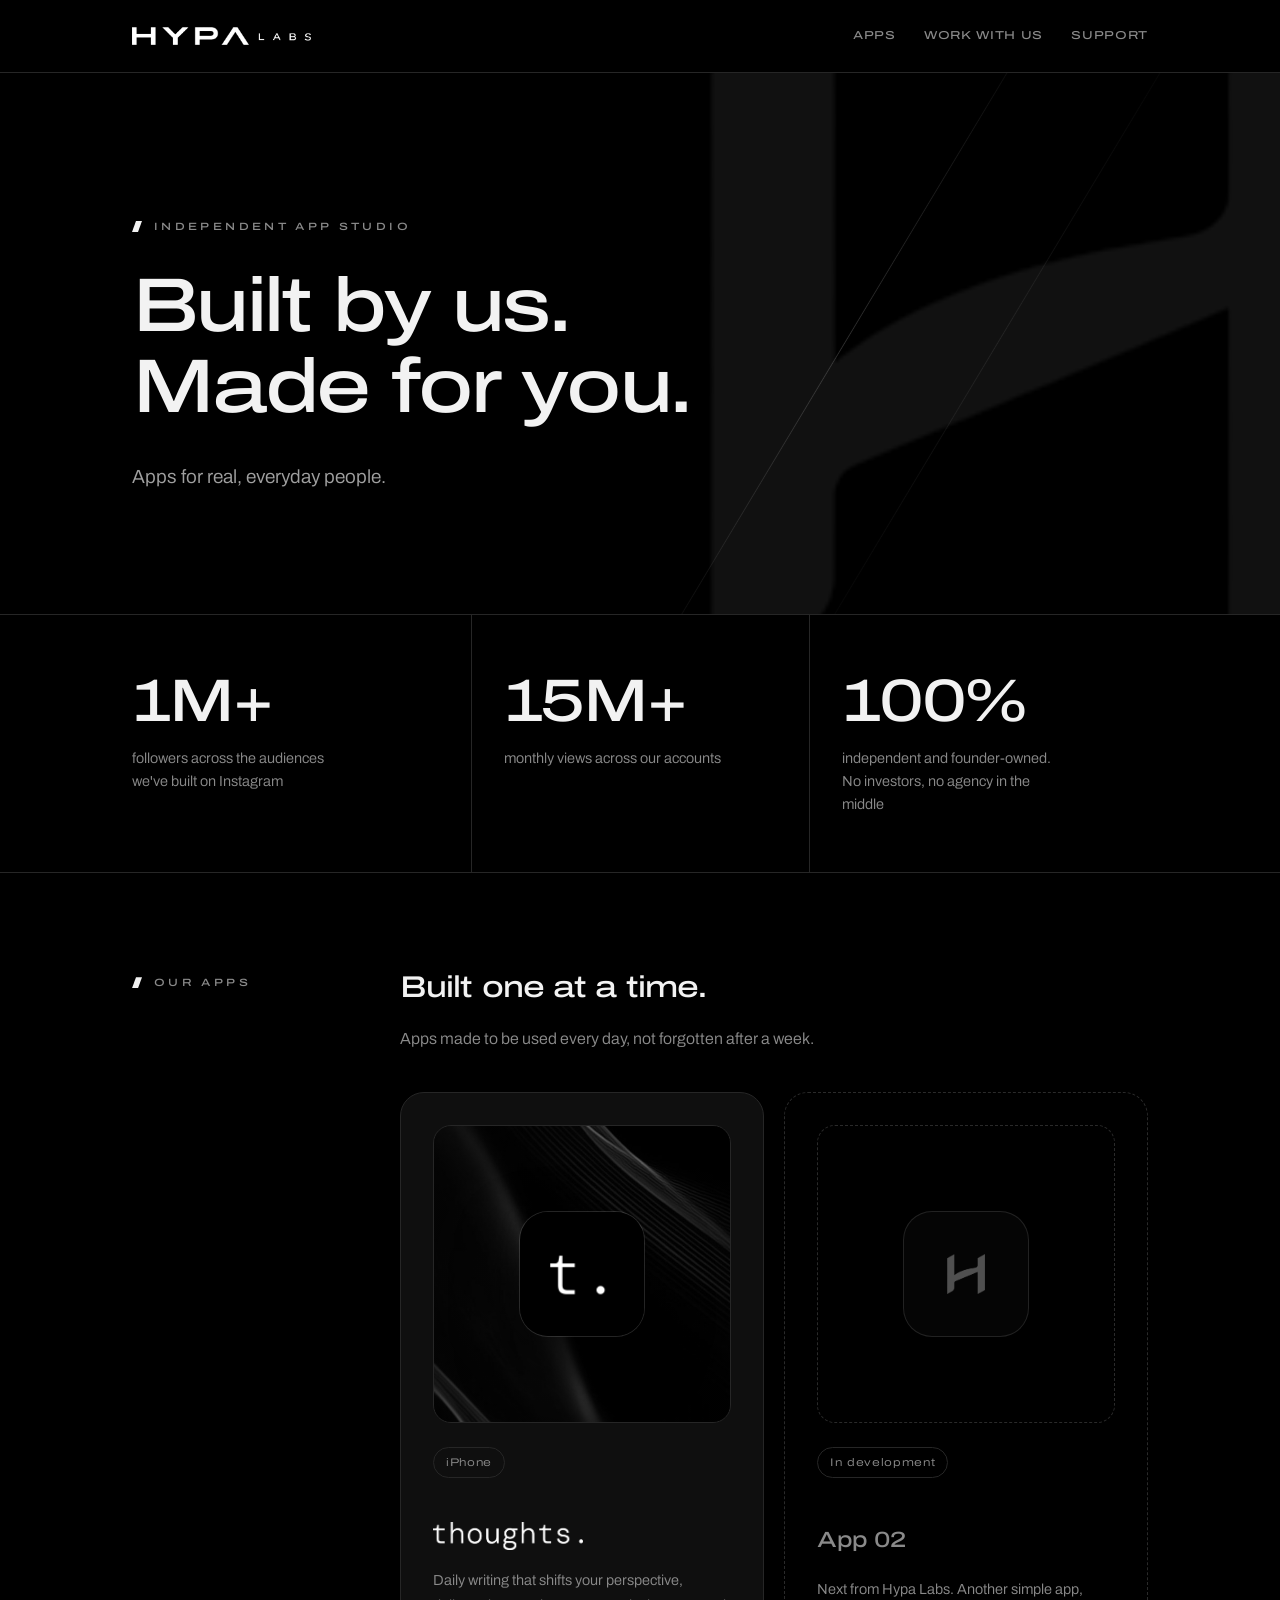
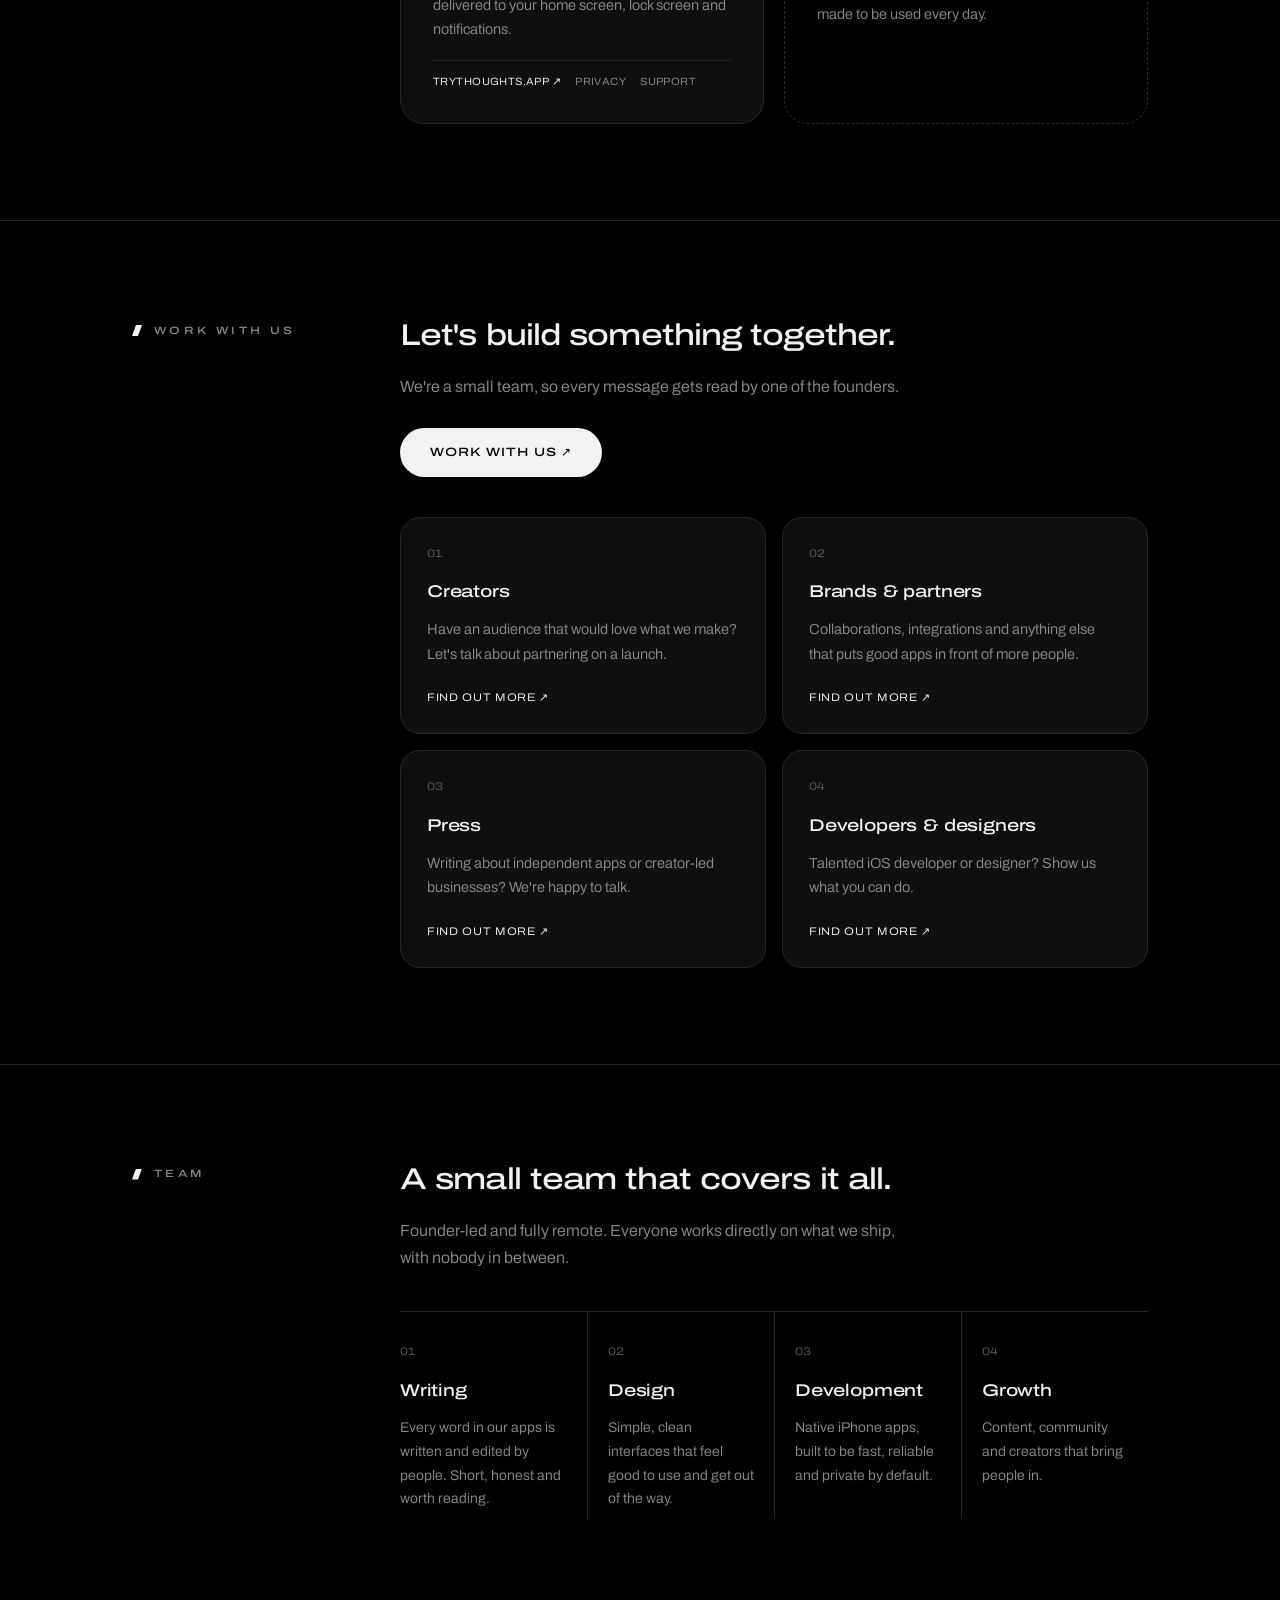
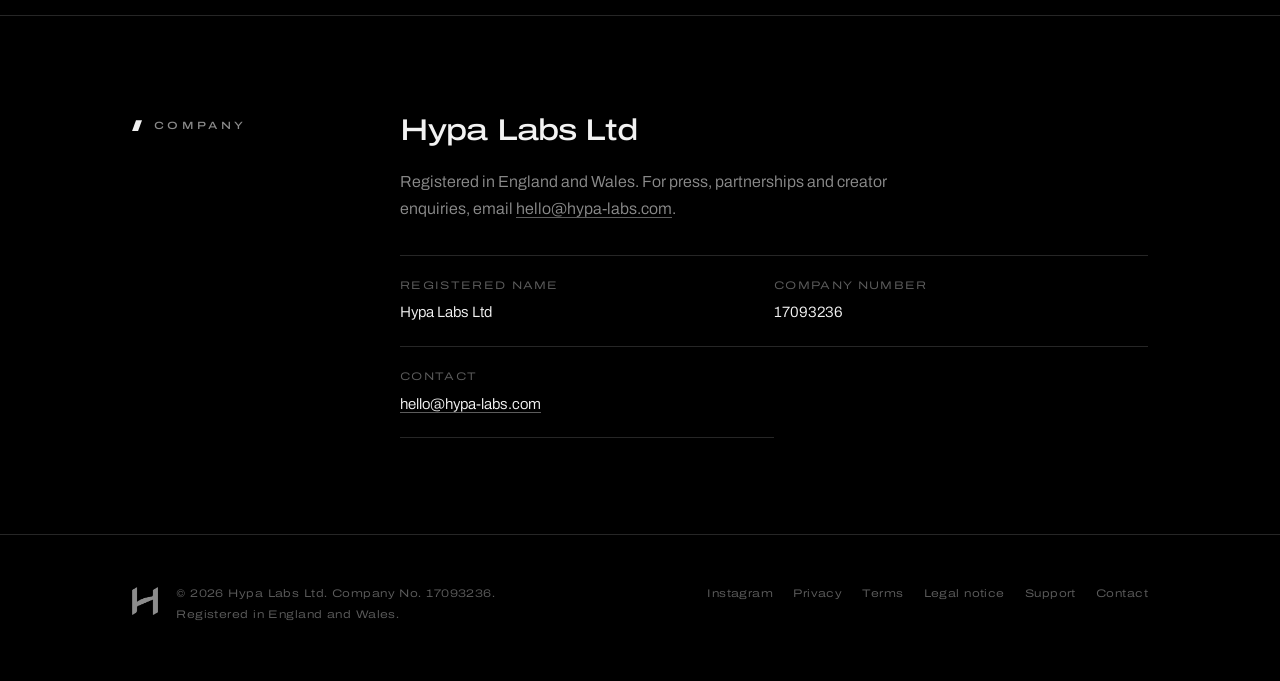
==== commit 1326a586: "Mobile menu and mobile layout improvements" ====
--- a/index.html
+++ b/index.html
@@ -29,6 +29,21 @@
       <a href="#work-with-us" class="hide-sm">Work with us</a>
       <a href="thoughts/support/">Support</a>
     </nav>
+    <button class="menu-btn" type="button" aria-label="Open menu" aria-expanded="false" aria-controls="mobile-menu"><span></span><span></span></button>
+  </div>
+  <div class="mobile-menu" id="mobile-menu" hidden>
+    <nav class="mobile-nav" aria-label="Mobile">
+      <a href="#apps">Apps</a>
+      <a href="#work-with-us">Work with us</a>
+      <a href="#team">Team</a>
+      <a href="thoughts/support/">Support</a>
+    </nav>
+    <div class="mobile-sub">
+      <a href="privacy/">Privacy</a>
+      <a href="terms/">Terms</a>
+      <a href="legal-notice/">Legal notice</a>
+      <a href="mailto:hello@hypa-labs.com">hello@hypa-labs.com</a>
+    </div>
   </div>
 </header>
 
--- a/styles.css
+++ b/styles.css
@@ -627,3 +627,98 @@
 .app-visual--thoughts { background-size: auto 115%; }
 .anim .label.hero-in { display: inline-flex; }
 .anim p.hero-in { display: block; }
+.hero h1 .line { display: block; }
+
+/* ===== Navigation & mobile usability ===== */
+@media (max-width: 760px) { html { scroll-behavior: smooth; } section[id] { scroll-margin-top: 72px; } }
+
+/* Sticky header (phones only) */
+@media (max-width: 760px) {
+  .site-header {
+    position: sticky; top: 0; z-index: 50;
+    background: rgba(0,0,0,0.82);
+    backdrop-filter: saturate(140%) blur(14px); -webkit-backdrop-filter: saturate(140%) blur(14px);
+    transition: border-color .25s;
+  }
+  .site-header.scrolled { border-bottom-color: #333; }
+}
+
+/* Menu button (phones only, and only when JS is running) */
+.menu-btn {
+  display: none; width: 44px; height: 44px; margin-right: -10px;
+  background: none; border: 0; cursor: pointer; position: relative;
+  -webkit-tap-highlight-color: transparent;
+}
+.menu-btn span {
+  position: absolute; left: 11px; right: 11px; height: 1.5px; background: var(--text);
+  transition: transform .25s ease, top .25s ease;
+}
+.menu-btn span:first-child { top: 17px; }
+.menu-btn span:last-child { top: 26px; }
+.menu-open .menu-btn span:first-child { top: 21px; transform: rotate(45deg); }
+.menu-open .menu-btn span:last-child { top: 21px; transform: rotate(-45deg); }
+
+.mobile-menu {
+  position: fixed; inset: 64px 0 0 0; z-index: 49;
+  background: #000; padding: 28px 20px 40px;
+  display: flex; flex-direction: column; justify-content: space-between;
+  opacity: 0; transform: translateY(-8px); transition: opacity .25s ease, transform .25s ease;
+  overflow-y: auto;
+}
+.menu-open .mobile-menu { opacity: 1; transform: none; }
+.mobile-nav { display: flex; flex-direction: column; }
+.mobile-nav a {
+  font-stretch: 125%; font-weight: 500; font-size: 30px; letter-spacing: -0.02em;
+  text-decoration: none; padding: 14px 0; border-bottom: 1px solid var(--line);
+}
+.mobile-sub { display: flex; flex-direction: column; gap: 4px; margin-top: 32px; }
+.mobile-sub a { font-size: 15px; color: var(--muted); text-decoration: none; padding: 8px 0; }
+.menu-open, .menu-open body { overflow: hidden; }
+
+@media (max-width: 760px) {
+  .js .site-header .nav { display: none; }
+  .js .menu-btn { display: block; }
+
+  /* Tighter, easier-to-scan sections */
+  .hero { padding: 64px 0 56px; }
+  .section { padding: 56px 0; }
+  .section h2 { font-size: 26px; }
+
+  /* Stats as a compact 3-up row instead of three tall blocks */
+  .stats-grid { grid-template-columns: repeat(3, 1fr); }
+  .stat, .stat + .stat { padding: 28px 10px 28px 0; border-top: none; }
+  .stat + .stat { padding-left: 12px; border-left: 1px solid var(--line); }
+  .stat-num { font-size: 30px; margin-bottom: 10px; }
+  .stat-label { font-size: 12px; line-height: 1.45; }
+
+  /* Bigger tap targets */
+  .btn { padding: 16px 28px; }
+  .work-tile { padding: 22px; }
+  .work-cta { font-size: 12px; padding-top: 14px; }
+  .app-card-links { gap: 6px 22px; }
+  .app-card-links a { padding: 8px 0; font-size: 11.5px; }
+  .site-footer nav { gap: 6px 22px; }
+  .site-footer nav a { padding: 8px 0; font-size: 12.5px; }
+
+  /* Team: 2x2 grid reads faster than a long list */
+  .team-grid { grid-template-columns: 1fr 1fr; }
+  .team-tile, .team-tile + .team-tile { padding: 20px 14px 8px 0; border-left: none; margin-top: 0; }
+  .team-tile:nth-child(even) { padding-left: 14px; border-left: 1px solid var(--line); }
+  .team-tile:nth-child(n+3) { border-top: 1px solid var(--line); }
+}
+@media (max-width: 360px) {
+  .stat-num { font-size: 26px; }
+  .team-grid { grid-template-columns: 1fr; }
+  .team-tile:nth-child(even) { padding-left: 0; border-left: none; }
+  .team-tile + .team-tile { border-top: 1px solid var(--line); }
+}
+/* Blur on the header traps fixed children; drop it while the menu is open */
+.menu-open .site-header { backdrop-filter: none; -webkit-backdrop-filter: none; background: #000; }
+@media (max-width: 760px) { .mobile-menu { top: 64px; } }
+@media (max-width: 760px) {
+  .app-visual { aspect-ratio: 16 / 10; }
+  .app-visual-icon { width: 28%; }
+  .app-card--next .app-visual { aspect-ratio: 16 / 7; }
+  .app-card--next .app-visual-icon { width: 18%; }
+  .app-grid { gap: 14px; }
+}
